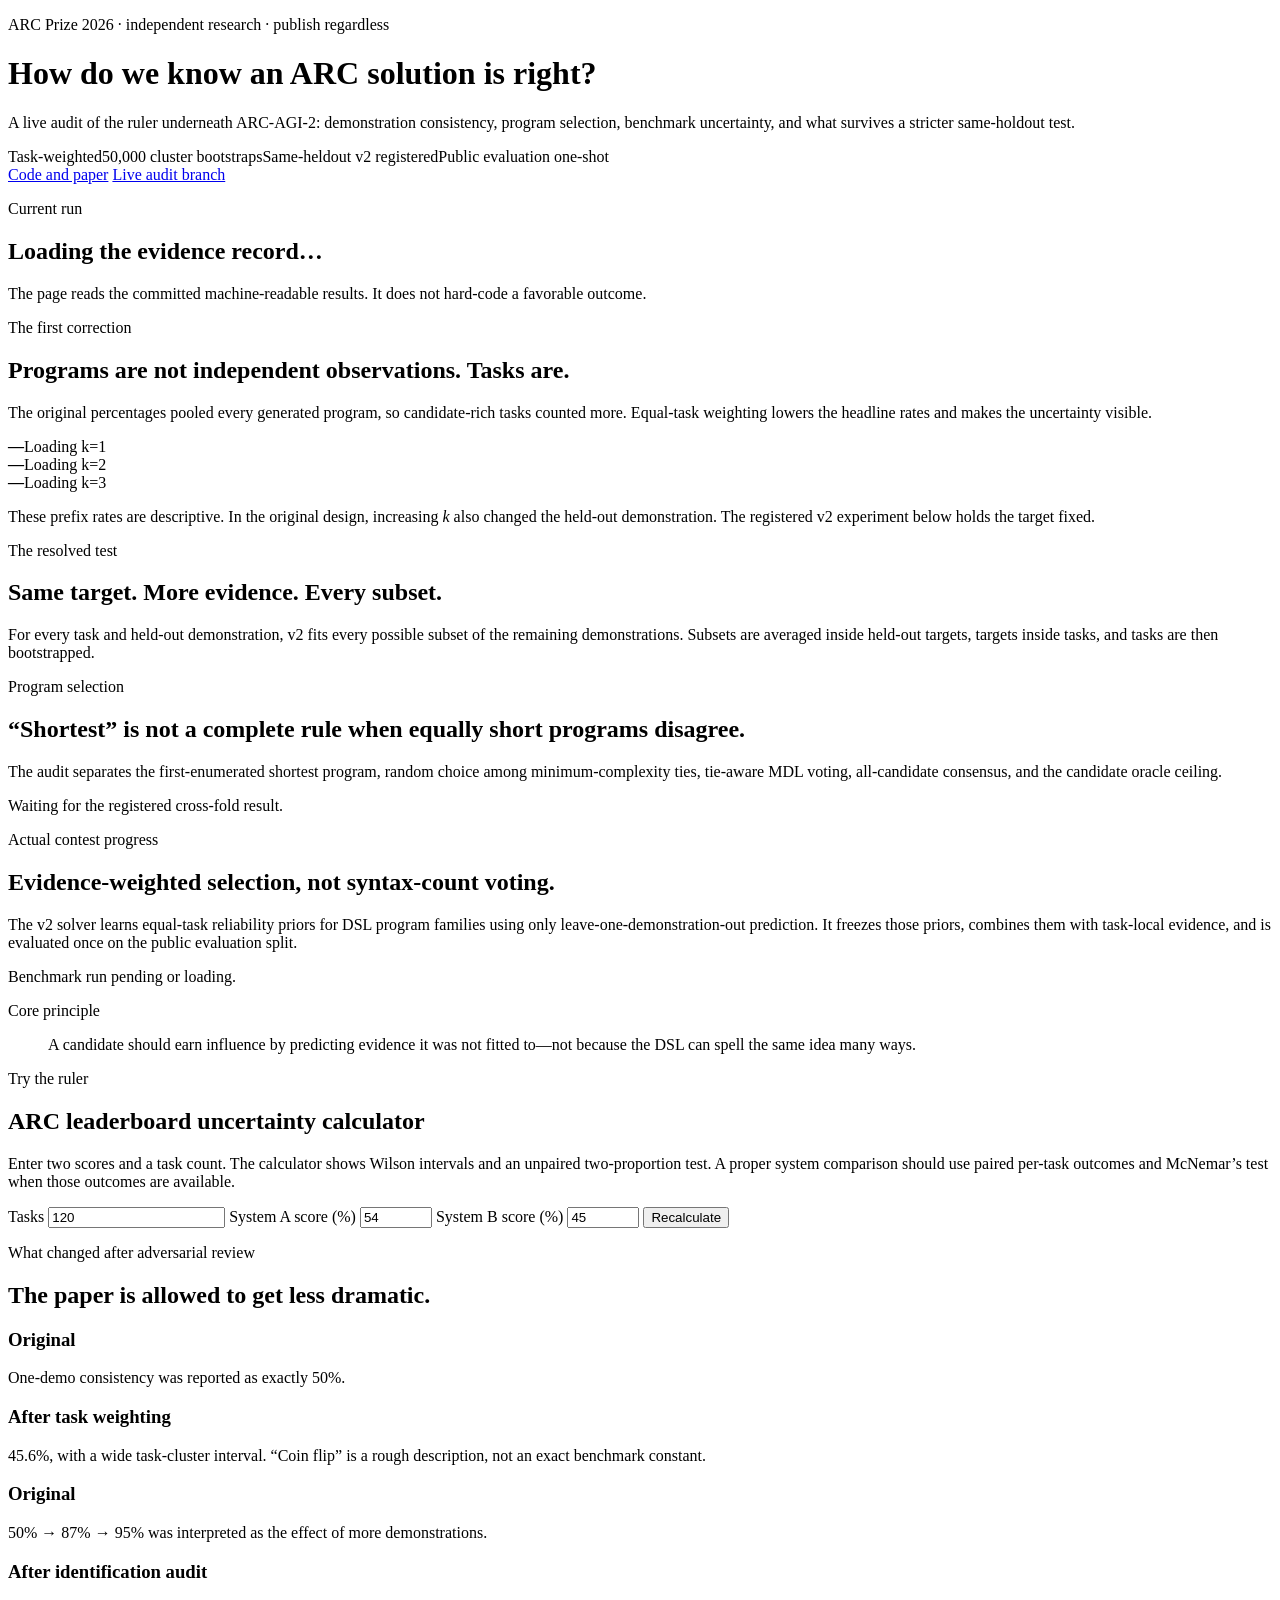
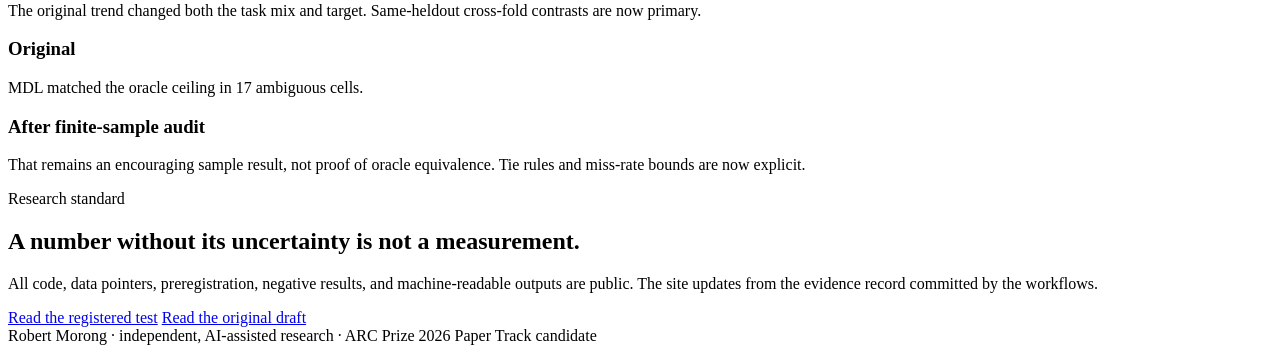
==== site/index.html @ 520d94f1 "Add live ARC measurement audit dashboard" ====
<!doctype html>
<html lang="en">
<head>
  <meta charset="utf-8" />
  <meta name="viewport" content="width=device-width,initial-scale=1" />
  <meta name="description" content="A live, reproducible audit of demonstration consistency, candidate selection, and leaderboard uncertainty in ARC-AGI-2." />
  <title>ARC Measurement Audit — How Do We Know a Solution Is Right?</title>
  <link rel="stylesheet" href="styles.css" />
</head>
<body>
  <header class="hero">
    <div class="wrap">
      <p class="kicker">ARC Prize 2026 · independent research · publish regardless</p>
      <h1>How do we know an ARC solution is right?</h1>
      <p class="lead">A live audit of the ruler underneath ARC-AGI-2: demonstration consistency, program selection, benchmark uncertainty, and what survives a stricter same-holdout test.</p>
      <div class="badges">
        <span>Task-weighted</span><span>50,000 cluster bootstraps</span><span>Same-heldout v2 registered</span><span>Public evaluation one-shot</span>
      </div>
      <div class="actions">
        <a class="button primary" href="https://github.com/GrobeStreet/arc-agi-2-occam-baseline">Code and paper</a>
        <a class="button" href="https://github.com/GrobeStreet/arc-agi-2-occam-baseline/pull/1">Live audit branch</a>
      </div>
    </div>
  </header>

  <main class="wrap">
    <section class="status" id="status">
      <div>
        <p class="eyebrow">Current run</p>
        <h2 id="runTitle">Loading the evidence record…</h2>
        <p id="runDetail">The page reads the committed machine-readable results. It does not hard-code a favorable outcome.</p>
      </div>
      <span class="status-dot" aria-hidden="true"></span>
    </section>

    <section>
      <p class="eyebrow">The first correction</p>
      <h2>Programs are not independent observations. Tasks are.</h2>
      <p class="section-lead">The original percentages pooled every generated program, so candidate-rich tasks counted more. Equal-task weighting lowers the headline rates and makes the uncertainty visible.</p>
      <div class="metric-grid" id="prefixMetrics">
        <article class="metric placeholder"><b>—</b><span>Loading k=1</span></article>
        <article class="metric placeholder"><b>—</b><span>Loading k=2</span></article>
        <article class="metric placeholder"><b>—</b><span>Loading k=3</span></article>
      </div>
      <p class="note">These prefix rates are descriptive. In the original design, increasing <em>k</em> also changed the held-out demonstration. The registered v2 experiment below holds the target fixed.</p>
    </section>

    <section class="dark-panel">
      <p class="eyebrow">The resolved test</p>
      <h2>Same target. More evidence. Every subset.</h2>
      <p class="section-lead">For every task and held-out demonstration, v2 fits every possible subset of the remaining demonstrations. Subsets are averaged inside held-out targets, targets inside tasks, and tasks are then bootstrapped.</p>
      <div id="crossfoldSummary" class="result-stack">
        <div class="loading-line"></div><div class="loading-line short"></div>
      </div>
    </section>

    <section>
      <p class="eyebrow">Program selection</p>
      <h2>“Shortest” is not a complete rule when equally short programs disagree.</h2>
      <p class="section-lead">The audit separates the first-enumerated shortest program, random choice among minimum-complexity ties, tie-aware MDL voting, all-candidate consensus, and the candidate oracle ceiling.</p>
      <div id="selectorTable" class="table-shell"><p class="muted">Waiting for the registered cross-fold result.</p></div>
    </section>

    <section class="split">
      <div>
        <p class="eyebrow">Actual contest progress</p>
        <h2>Evidence-weighted selection, not syntax-count voting.</h2>
        <p>The v2 solver learns equal-task reliability priors for DSL program families using only leave-one-demonstration-out prediction. It freezes those priors, combines them with task-local evidence, and is evaluated once on the public evaluation split.</p>
        <div id="solverSummary" class="result-stack"><p class="muted">Benchmark run pending or loading.</p></div>
      </div>
      <aside class="principle">
        <p class="eyebrow">Core principle</p>
        <blockquote>A candidate should earn influence by predicting evidence it was not fitted to—not because the DSL can spell the same idea many ways.</blockquote>
      </aside>
    </section>

    <section class="calculator">
      <div>
        <p class="eyebrow">Try the ruler</p>
        <h2>ARC leaderboard uncertainty calculator</h2>
        <p>Enter two scores and a task count. The calculator shows Wilson intervals and an unpaired two-proportion test. A proper system comparison should use paired per-task outcomes and McNemar’s test when those outcomes are available.</p>
      </div>
      <form id="calcForm" class="calc-grid">
        <label>Tasks <input id="taskCount" type="number" min="10" step="1" value="120"></label>
        <label>System A score (%) <input id="scoreA" type="number" min="0" max="100" step="0.1" value="54"></label>
        <label>System B score (%) <input id="scoreB" type="number" min="0" max="100" step="0.1" value="45"></label>
        <button class="button primary" type="submit">Recalculate</button>
      </form>
      <div id="calcResult" class="calc-result"></div>
    </section>

    <section>
      <p class="eyebrow">What changed after adversarial review</p>
      <h2>The paper is allowed to get less dramatic.</h2>
      <div class="change-grid">
        <article><h3>Original</h3><p>One-demo consistency was reported as exactly 50%.</p><h3>After task weighting</h3><p>45.6%, with a wide task-cluster interval. “Coin flip” is a rough description, not an exact benchmark constant.</p></article>
        <article><h3>Original</h3><p>50% → 87% → 95% was interpreted as the effect of more demonstrations.</p><h3>After identification audit</h3><p>The original trend changed both the task mix and target. Same-heldout cross-fold contrasts are now primary.</p></article>
        <article><h3>Original</h3><p>MDL matched the oracle ceiling in 17 ambiguous cells.</p><h3>After finite-sample audit</h3><p>That remains an encouraging sample result, not proof of oracle equivalence. Tie rules and miss-rate bounds are now explicit.</p></article>
      </div>
    </section>

    <section class="closing">
      <p class="eyebrow">Research standard</p>
      <h2>A number without its uncertainty is not a measurement.</h2>
      <p>All code, data pointers, preregistration, negative results, and machine-readable outputs are public. The site updates from the evidence record committed by the workflows.</p>
      <div class="actions">
        <a class="button primary" href="https://github.com/GrobeStreet/arc-agi-2-occam-baseline/blob/arc-task-clustered-v2/HYPOTHESIS-crossfold-v2.md">Read the registered test</a>
        <a class="button" href="https://github.com/GrobeStreet/arc-agi-2-occam-baseline/blob/main/PAPER.md">Read the original draft</a>
      </div>
    </section>
  </main>

  <footer>
    <div class="wrap">Robert Morong · independent, AI-assisted research · ARC Prize 2026 Paper Track candidate</div>
  </footer>
  <script src="app.js"></script>
</body>
</html>
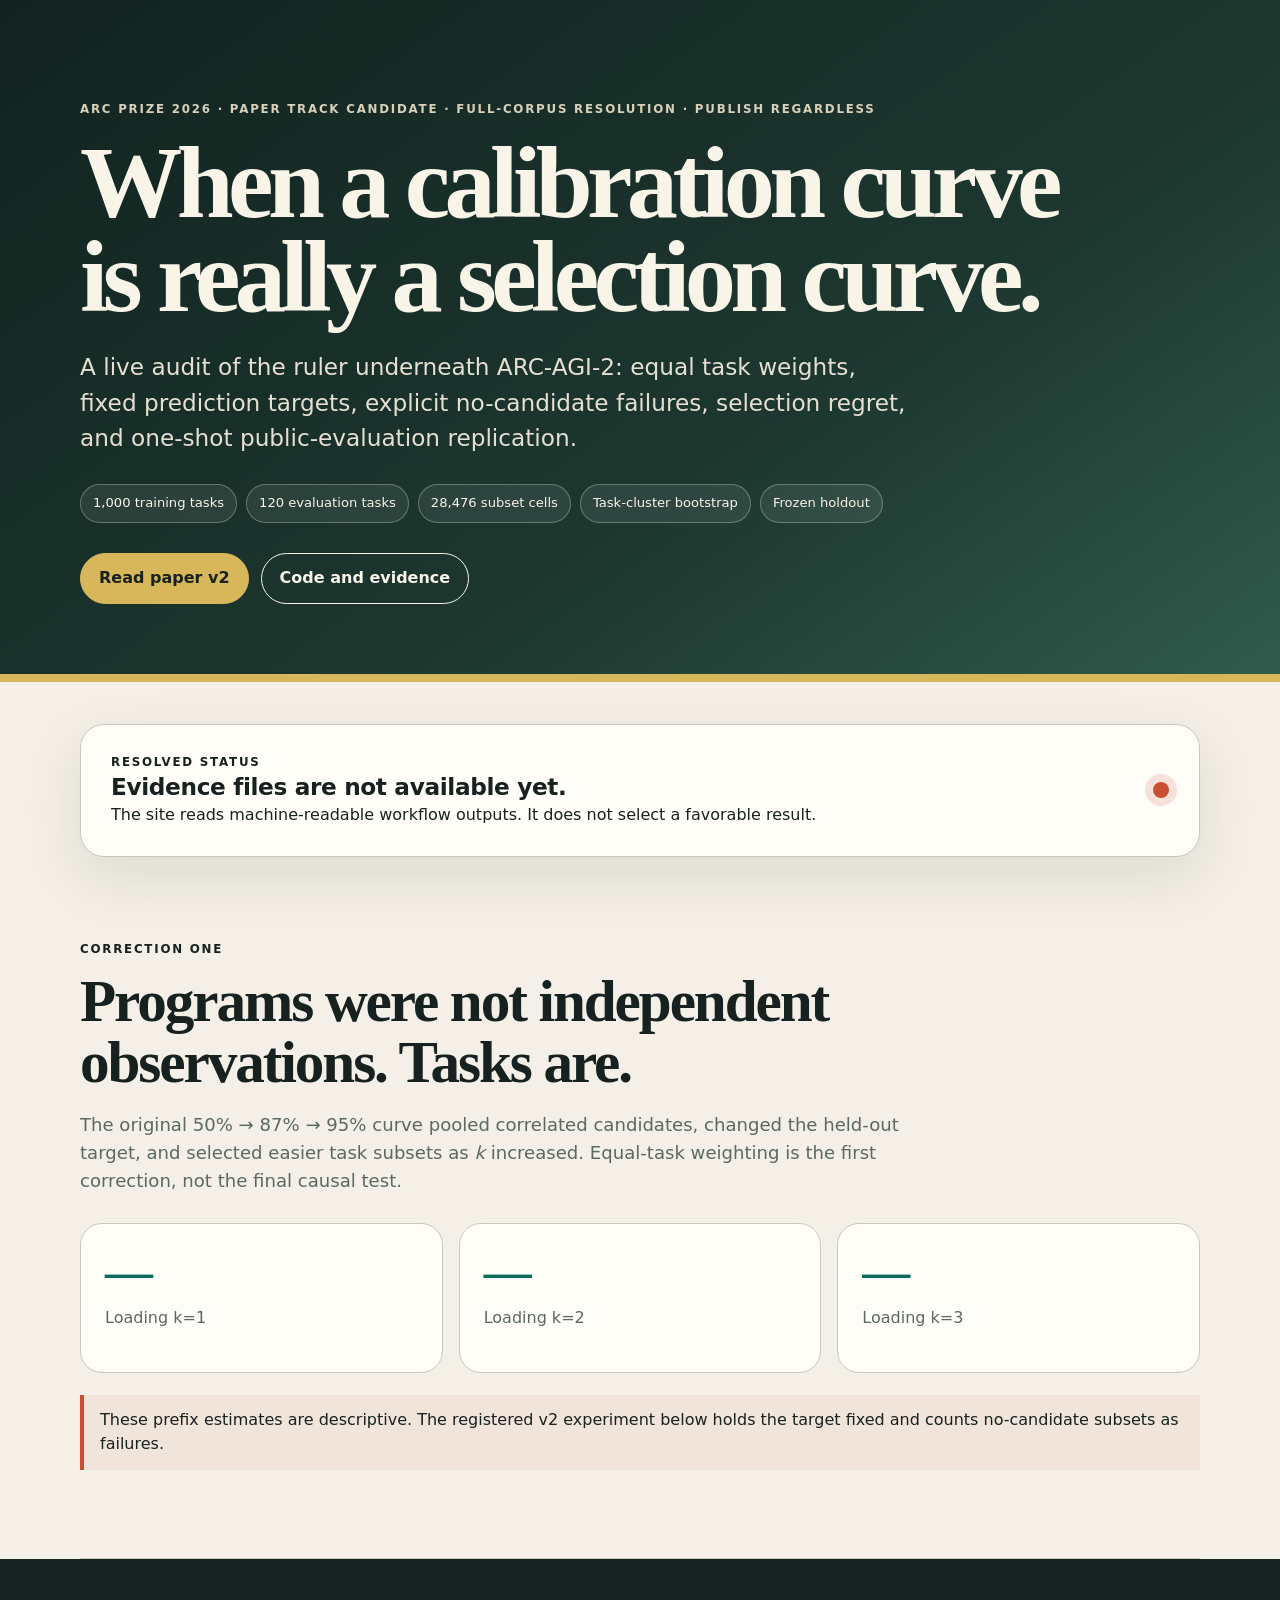
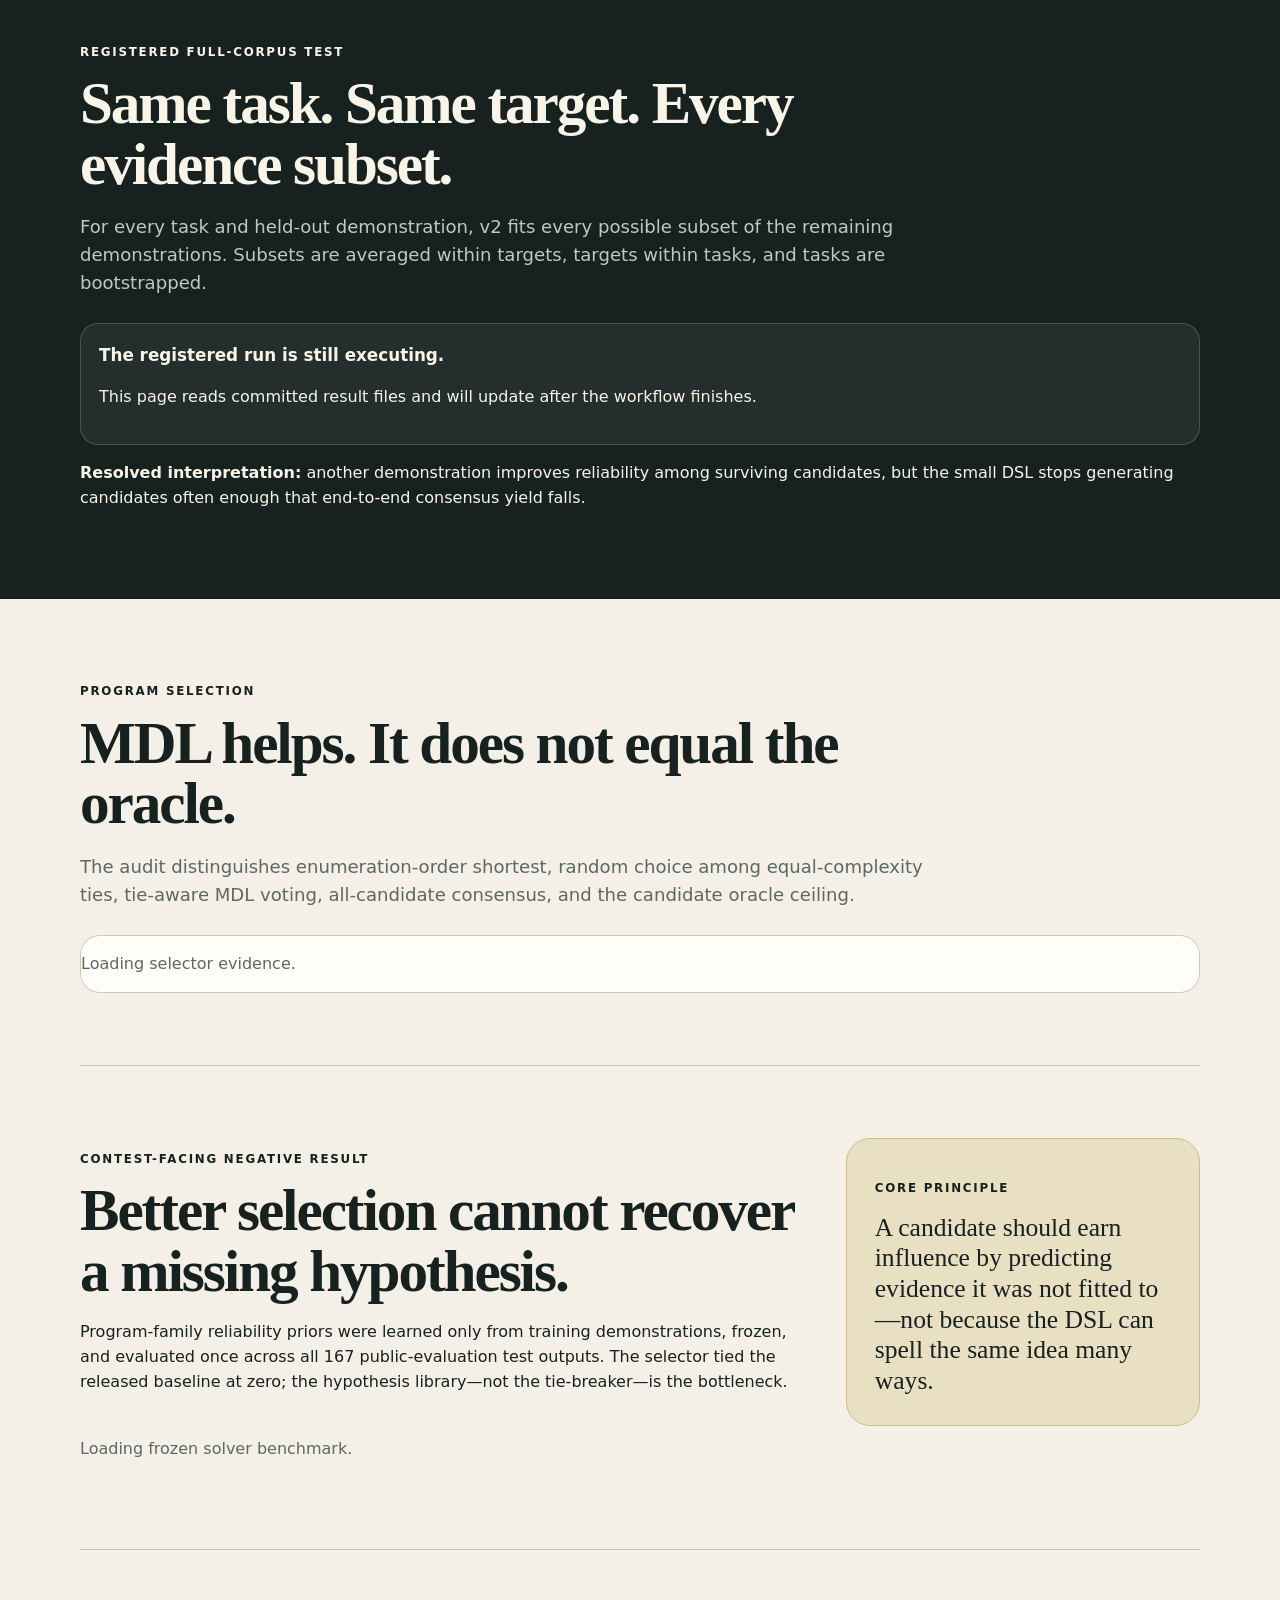
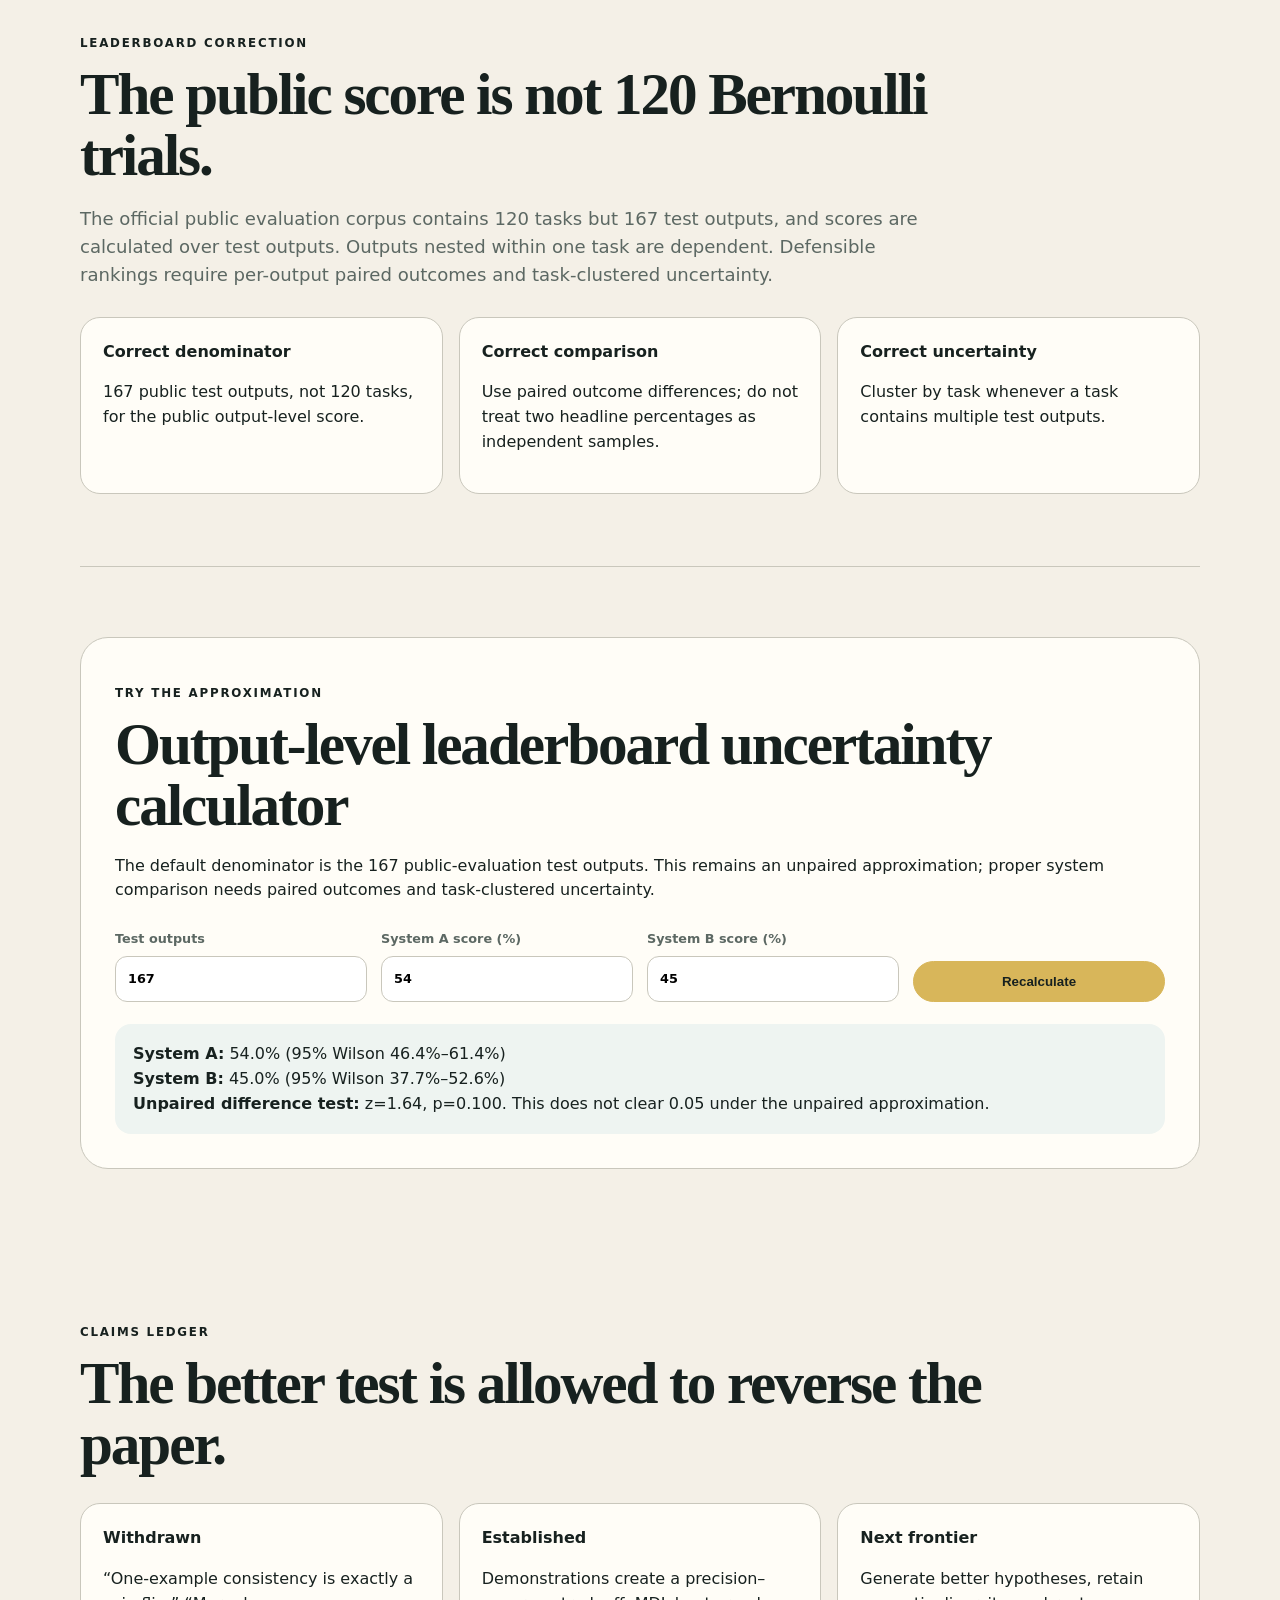
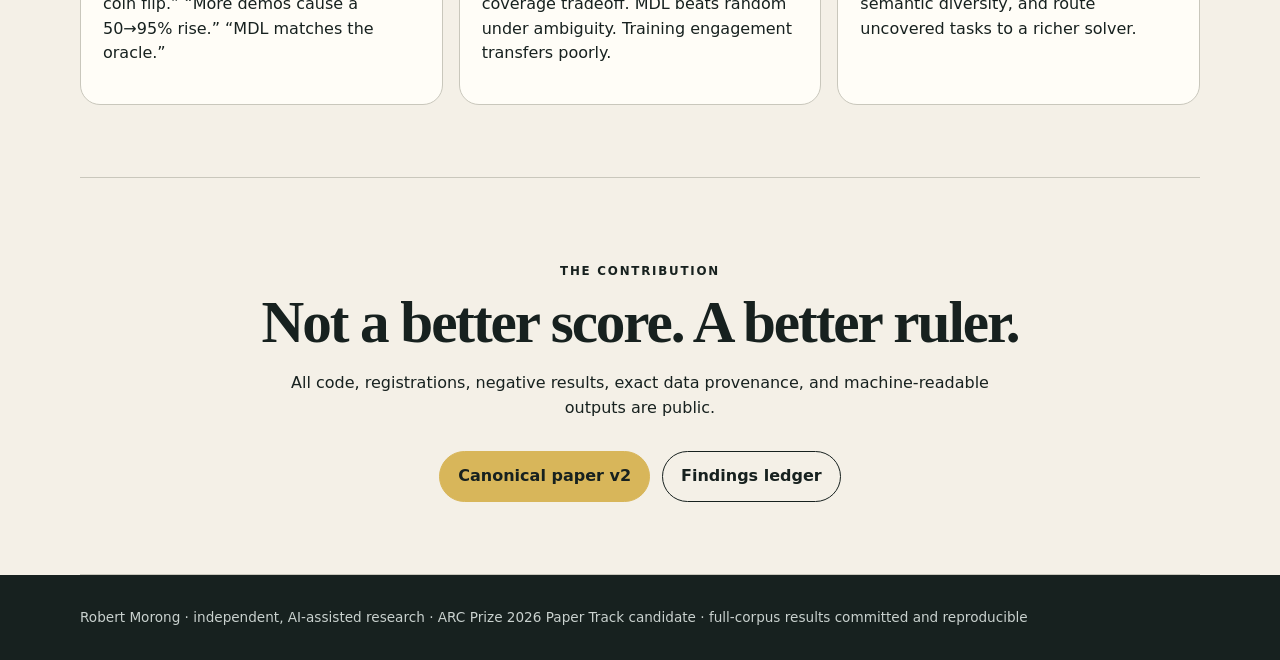
==== commit 4f497c67: "Reconcile live ARC dashboard with full-corpus v2 findings" ====
--- a/site/index.html
+++ b/site/index.html
@@ -3,22 +3,22 @@
 <head>
   <meta charset="utf-8" />
   <meta name="viewport" content="width=device-width,initial-scale=1" />
-  <meta name="description" content="A live, reproducible audit of demonstration consistency, candidate selection, and leaderboard uncertainty in ARC-AGI-2." />
-  <title>ARC Measurement Audit — How Do We Know a Solution Is Right?</title>
+  <meta name="description" content="A full-corpus, task- and target-controlled audit of demonstration consistency, candidate selection, and leaderboard uncertainty in ARC-AGI-2." />
+  <title>ARC Measurement Audit v2 — When a Calibration Curve Is a Selection Curve</title>
   <link rel="stylesheet" href="styles.css" />
 </head>
 <body>
   <header class="hero">
     <div class="wrap">
-      <p class="kicker">ARC Prize 2026 · independent research · publish regardless</p>
-      <h1>How do we know an ARC solution is right?</h1>
-      <p class="lead">A live audit of the ruler underneath ARC-AGI-2: demonstration consistency, program selection, benchmark uncertainty, and what survives a stricter same-holdout test.</p>
+      <p class="kicker">ARC Prize 2026 · Paper Track candidate · full-corpus resolution · publish regardless</p>
+      <h1>When a calibration curve is really a selection curve.</h1>
+      <p class="lead">A live audit of the ruler underneath ARC-AGI-2: equal task weights, fixed prediction targets, explicit no-candidate failures, selection regret, and one-shot public-evaluation replication.</p>
       <div class="badges">
-        <span>Task-weighted</span><span>50,000 cluster bootstraps</span><span>Same-heldout v2 registered</span><span>Public evaluation one-shot</span>
+        <span>1,000 training tasks</span><span>120 evaluation tasks</span><span>28,476 subset cells</span><span>Task-cluster bootstrap</span><span>Frozen holdout</span>
       </div>
       <div class="actions">
-        <a class="button primary" href="https://github.com/GrobeStreet/arc-agi-2-occam-baseline">Code and paper</a>
-        <a class="button" href="https://github.com/GrobeStreet/arc-agi-2-occam-baseline/pull/1">Live audit branch</a>
+        <a class="button primary" href="https://github.com/GrobeStreet/arc-agi-2-occam-baseline/blob/main/PAPER_V2.md">Read paper v2</a>
+        <a class="button" href="https://github.com/GrobeStreet/arc-agi-2-occam-baseline">Code and evidence</a>
       </div>
     </div>
   </header>
@@ -26,47 +26,48 @@
   <main class="wrap">
     <section class="status" id="status">
       <div>
-        <p class="eyebrow">Current run</p>
-        <h2 id="runTitle">Loading the evidence record…</h2>
-        <p id="runDetail">The page reads the committed machine-readable results. It does not hard-code a favorable outcome.</p>
+        <p class="eyebrow">Resolved status</p>
+        <h2 id="runTitle">Loading the committed evidence record…</h2>
+        <p id="runDetail">The site reads machine-readable workflow outputs. It does not select a favorable result.</p>
       </div>
       <span class="status-dot" aria-hidden="true"></span>
     </section>
 
     <section>
-      <p class="eyebrow">The first correction</p>
-      <h2>Programs are not independent observations. Tasks are.</h2>
-      <p class="section-lead">The original percentages pooled every generated program, so candidate-rich tasks counted more. Equal-task weighting lowers the headline rates and makes the uncertainty visible.</p>
+      <p class="eyebrow">Correction one</p>
+      <h2>Programs were not independent observations. Tasks are.</h2>
+      <p class="section-lead">The original 50% → 87% → 95% curve pooled correlated candidates, changed the held-out target, and selected easier task subsets as <em>k</em> increased. Equal-task weighting is the first correction, not the final causal test.</p>
       <div class="metric-grid" id="prefixMetrics">
         <article class="metric placeholder"><b>—</b><span>Loading k=1</span></article>
         <article class="metric placeholder"><b>—</b><span>Loading k=2</span></article>
         <article class="metric placeholder"><b>—</b><span>Loading k=3</span></article>
       </div>
-      <p class="note">These prefix rates are descriptive. In the original design, increasing <em>k</em> also changed the held-out demonstration. The registered v2 experiment below holds the target fixed.</p>
+      <p class="note">These prefix estimates are descriptive. The registered v2 experiment below holds the target fixed and counts no-candidate subsets as failures.</p>
     </section>
 
     <section class="dark-panel">
-      <p class="eyebrow">The resolved test</p>
-      <h2>Same target. More evidence. Every subset.</h2>
-      <p class="section-lead">For every task and held-out demonstration, v2 fits every possible subset of the remaining demonstrations. Subsets are averaged inside held-out targets, targets inside tasks, and tasks are then bootstrapped.</p>
+      <p class="eyebrow">Registered full-corpus test</p>
+      <h2>Same task. Same target. Every evidence subset.</h2>
+      <p class="section-lead">For every task and held-out demonstration, v2 fits every possible subset of the remaining demonstrations. Subsets are averaged within targets, targets within tasks, and tasks are bootstrapped.</p>
       <div id="crossfoldSummary" class="result-stack">
         <div class="loading-line"></div><div class="loading-line short"></div>
       </div>
+      <p class="callout"><strong>Resolved interpretation:</strong> another demonstration improves reliability among surviving candidates, but the small DSL stops generating candidates often enough that end-to-end consensus yield falls.</p>
     </section>
 
     <section>
       <p class="eyebrow">Program selection</p>
-      <h2>“Shortest” is not a complete rule when equally short programs disagree.</h2>
-      <p class="section-lead">The audit separates the first-enumerated shortest program, random choice among minimum-complexity ties, tie-aware MDL voting, all-candidate consensus, and the candidate oracle ceiling.</p>
-      <div id="selectorTable" class="table-shell"><p class="muted">Waiting for the registered cross-fold result.</p></div>
+      <h2>MDL helps. It does not equal the oracle.</h2>
+      <p class="section-lead">The audit distinguishes enumeration-order shortest, random choice among equal-complexity ties, tie-aware MDL voting, all-candidate consensus, and the candidate oracle ceiling.</p>
+      <div id="selectorTable" class="table-shell"><p class="muted">Loading selector evidence.</p></div>
     </section>
 
     <section class="split">
       <div>
-        <p class="eyebrow">Actual contest progress</p>
-        <h2>Evidence-weighted selection, not syntax-count voting.</h2>
-        <p>The v2 solver learns equal-task reliability priors for DSL program families using only leave-one-demonstration-out prediction. It freezes those priors, combines them with task-local evidence, and is evaluated once on the public evaluation split.</p>
-        <div id="solverSummary" class="result-stack"><p class="muted">Benchmark run pending or loading.</p></div>
+        <p class="eyebrow">Contest-facing negative result</p>
+        <h2>Better selection cannot recover a missing hypothesis.</h2>
+        <p>Program-family reliability priors were learned only from training demonstrations, frozen, and evaluated once across all 167 public-evaluation test outputs. The selector tied the released baseline at zero; the hypothesis library—not the tie-breaker—is the bottleneck.</p>
+        <div id="solverSummary" class="result-stack"><p class="muted">Loading frozen solver benchmark.</p></div>
       </div>
       <aside class="principle">
         <p class="eyebrow">Core principle</p>
@@ -74,14 +75,25 @@
       </aside>
     </section>
 
+    <section>
+      <p class="eyebrow">Leaderboard correction</p>
+      <h2>The public score is not 120 Bernoulli trials.</h2>
+      <p class="section-lead">The official public evaluation corpus contains 120 tasks but 167 test outputs, and scores are calculated over test outputs. Outputs nested within one task are dependent. Defensible rankings require per-output paired outcomes and task-clustered uncertainty.</p>
+      <div class="change-grid">
+        <article><h3>Correct denominator</h3><p>167 public test outputs, not 120 tasks, for the public output-level score.</p></article>
+        <article><h3>Correct comparison</h3><p>Use paired outcome differences; do not treat two headline percentages as independent samples.</p></article>
+        <article><h3>Correct uncertainty</h3><p>Cluster by task whenever a task contains multiple test outputs.</p></article>
+      </div>
+    </section>
+
     <section class="calculator">
       <div>
-        <p class="eyebrow">Try the ruler</p>
-        <h2>ARC leaderboard uncertainty calculator</h2>
-        <p>Enter two scores and a task count. The calculator shows Wilson intervals and an unpaired two-proportion test. A proper system comparison should use paired per-task outcomes and McNemar’s test when those outcomes are available.</p>
+        <p class="eyebrow">Try the approximation</p>
+        <h2>Output-level leaderboard uncertainty calculator</h2>
+        <p>The default denominator is the 167 public-evaluation test outputs. This remains an unpaired approximation; proper system comparison needs paired outcomes and task-clustered uncertainty.</p>
       </div>
       <form id="calcForm" class="calc-grid">
-        <label>Tasks <input id="taskCount" type="number" min="10" step="1" value="120"></label>
+        <label>Test outputs <input id="taskCount" type="number" min="10" step="1" value="167"></label>
         <label>System A score (%) <input id="scoreA" type="number" min="0" max="100" step="0.1" value="54"></label>
         <label>System B score (%) <input id="scoreB" type="number" min="0" max="100" step="0.1" value="45"></label>
         <button class="button primary" type="submit">Recalculate</button>
@@ -90,29 +102,27 @@
     </section>
 
     <section>
-      <p class="eyebrow">What changed after adversarial review</p>
-      <h2>The paper is allowed to get less dramatic.</h2>
+      <p class="eyebrow">Claims ledger</p>
+      <h2>The better test is allowed to reverse the paper.</h2>
       <div class="change-grid">
-        <article><h3>Original</h3><p>One-demo consistency was reported as exactly 50%.</p><h3>After task weighting</h3><p>45.6%, with a wide task-cluster interval. “Coin flip” is a rough description, not an exact benchmark constant.</p></article>
-        <article><h3>Original</h3><p>50% → 87% → 95% was interpreted as the effect of more demonstrations.</p><h3>After identification audit</h3><p>The original trend changed both the task mix and target. Same-heldout cross-fold contrasts are now primary.</p></article>
-        <article><h3>Original</h3><p>MDL matched the oracle ceiling in 17 ambiguous cells.</p><h3>After finite-sample audit</h3><p>That remains an encouraging sample result, not proof of oracle equivalence. Tie rules and miss-rate bounds are now explicit.</p></article>
+        <article><h3>Withdrawn</h3><p>“One-example consistency is exactly a coin flip.” “More demos cause a 50→95% rise.” “MDL matches the oracle.”</p></article>
+        <article><h3>Established</h3><p>Demonstrations create a precision–coverage tradeoff. MDL beats random under ambiguity. Training engagement transfers poorly.</p></article>
+        <article><h3>Next frontier</h3><p>Generate better hypotheses, retain semantic diversity, and route uncovered tasks to a richer solver.</p></article>
       </div>
     </section>
 
     <section class="closing">
-      <p class="eyebrow">Research standard</p>
-      <h2>A number without its uncertainty is not a measurement.</h2>
-      <p>All code, data pointers, preregistration, negative results, and machine-readable outputs are public. The site updates from the evidence record committed by the workflows.</p>
+      <p class="eyebrow">The contribution</p>
+      <h2>Not a better score. A better ruler.</h2>
+      <p>All code, registrations, negative results, exact data provenance, and machine-readable outputs are public.</p>
       <div class="actions">
-        <a class="button primary" href="https://github.com/GrobeStreet/arc-agi-2-occam-baseline/blob/arc-task-clustered-v2/HYPOTHESIS-crossfold-v2.md">Read the registered test</a>
-        <a class="button" href="https://github.com/GrobeStreet/arc-agi-2-occam-baseline/blob/main/PAPER.md">Read the original draft</a>
+        <a class="button primary" href="https://github.com/GrobeStreet/arc-agi-2-occam-baseline/blob/main/PAPER_V2.md">Canonical paper v2</a>
+        <a class="button" href="https://github.com/GrobeStreet/arc-agi-2-occam-baseline/blob/main/RESULTS_V2.md">Findings ledger</a>
       </div>
     </section>
   </main>
 
-  <footer>
-    <div class="wrap">Robert Morong · independent, AI-assisted research · ARC Prize 2026 Paper Track candidate</div>
-  </footer>
+  <footer><div class="wrap">Robert Morong · independent, AI-assisted research · ARC Prize 2026 Paper Track candidate · full-corpus results committed and reproducible</div></footer>
   <script src="app.js"></script>
 </body>
 </html>
--- a/site/styles.css
+++ b/site/styles.css
@@ -0,0 +1 @@
+:root{--bg:#f4f0e7;--paper:#fffdf7;--ink:#17211f;--muted:#5c6863;--line:#c9c7bc;--accent:#0b6d59;--accent2:#c94e32;--dark:#17211f;--darkText:#f8f4e8;--shadow:0 20px 60px rgba(23,33,31,.10)}*{box-sizing:border-box}html{scroll-behavior:smooth}body{margin:0;background:var(--bg);color:var(--ink);font-family:Inter,ui-sans-serif,system-ui,-apple-system,BlinkMacSystemFont,"Segoe UI",sans-serif;line-height:1.55}.wrap{width:min(1120px,92vw);margin:auto}.hero{padding:88px 0 70px;background:linear-gradient(145deg,#12231f,#1d3830 63%,#305b4c);color:var(--darkText);border-bottom:8px solid #d8b65a}.kicker,.eyebrow{text-transform:uppercase;letter-spacing:.15em;font-size:.74rem;font-weight:800}.kicker{color:#d8d0b9}.hero h1{font-family:Georgia,"Times New Roman",serif;font-size:clamp(3rem,8vw,6.8rem);line-height:.92;letter-spacing:-.055em;max-width:980px;margin:18px 0 24px}.lead{font-size:clamp(1.1rem,2.4vw,1.45rem);max-width:830px;color:#e5e0d3}.badges{display:flex;flex-wrap:wrap;gap:9px;margin-top:28px}.badges span{border:1px solid rgba(255,255,255,.28);background:rgba(255,255,255,.08);padding:8px 12px;border-radius:999px;font-size:.82rem}.actions{display:flex;gap:12px;flex-wrap:wrap;margin-top:30px}.button{display:inline-flex;align-items:center;justify-content:center;border:1px solid currentColor;border-radius:999px;padding:12px 18px;font-weight:800;text-decoration:none;color:inherit;background:transparent;cursor:pointer}.button.primary{background:#d8b65a;color:#17211f;border-color:#d8b65a}.button:hover{transform:translateY(-1px)}main>section{padding:72px 0;border-bottom:1px solid var(--line)}h2{font-family:Georgia,"Times New Roman",serif;font-size:clamp(2rem,4.7vw,3.7rem);line-height:1.03;letter-spacing:-.035em;margin:8px 0 18px;max-width:920px}h3{font-size:1rem;margin:0 0 8px}.section-lead{font-size:1.13rem;max-width:850px;color:var(--muted)}.status{margin-top:42px;padding:28px 30px!important;border:1px solid var(--line)!important;border-radius:24px;background:var(--paper);box-shadow:var(--shadow);display:flex;align-items:center;justify-content:space-between;gap:24px}.status h2{font-family:inherit;font-size:1.45rem;letter-spacing:-.015em;margin:4px 0}.status p{margin:0}.status-dot{width:16px;height:16px;border-radius:50%;background:#d8b65a;box-shadow:0 0 0 8px rgba(216,182,90,.20);flex:0 0 auto}.status.ready .status-dot{background:#42a986;box-shadow:0 0 0 8px rgba(66,169,134,.18)}.status.error .status-dot{background:#c94e32;box-shadow:0 0 0 8px rgba(201,78,50,.15)}.metric-grid{display:grid;grid-template-columns:repeat(3,1fr);gap:16px;margin-top:28px}.metric{background:var(--paper);border:1px solid var(--line);border-radius:22px;padding:24px;min-height:150px}.metric b{display:block;font-family:Georgia,"Times New Roman",serif;font-size:3rem;line-height:1;color:var(--accent)}.metric span{display:block;color:var(--muted);margin-top:10px}.metric small{display:block;margin-top:10px}.note{border-left:4px solid var(--accent2);padding:13px 16px;background:rgba(201,78,50,.07);margin-top:22px}.dark-panel{background:var(--dark);color:var(--darkText);margin-left:calc(50% - 50vw);margin-right:calc(50% - 50vw);padding-left:max(4vw,calc((100vw - 1120px)/2));padding-right:max(4vw,calc((100vw - 1120px)/2));border-bottom:0!important}.dark-panel .section-lead,.dark-panel .muted{color:#bdc9c4}.result-stack{display:grid;gap:12px;margin-top:26px}.result-card{border:1px solid rgba(255,255,255,.18);border-radius:18px;padding:18px;background:rgba(255,255,255,.06)}section:not(.dark-panel) .result-card{background:var(--paper);border-color:var(--line)}.result-card strong{font-size:1.05rem}.result-card .big{font-family:Georgia,"Times New Roman",serif;font-size:2rem;color:#d8b65a}.loading-line{height:72px;border-radius:16px;background:linear-gradient(90deg,rgba(255,255,255,.05),rgba(255,255,255,.13),rgba(255,255,255,.05));background-size:200% 100%;animation:pulse 1.5s infinite}.loading-line.short{width:70%}@keyframes pulse{to{background-position:-200% 0}}.table-shell{overflow:auto;border:1px solid var(--line);border-radius:20px;background:var(--paper);margin-top:26px}table{width:100%;border-collapse:collapse;min-width:660px}th,td{text-align:left;padding:14px 16px;border-bottom:1px solid var(--line)}th{font-size:.75rem;text-transform:uppercase;letter-spacing:.08em;color:var(--muted)}tr:last-child td{border-bottom:0}.split{display:grid;grid-template-columns:1.35fr .65fr;gap:30px}.principle{background:#e9dfc3;border:1px solid #cdbd8d;border-radius:24px;padding:28px;align-self:start}.principle blockquote{font-family:Georgia,"Times New Roman",serif;font-size:1.6rem;line-height:1.2;margin:15px 0 0}.calculator{background:var(--paper);border:1px solid var(--line);border-radius:28px;padding:34px!important;margin:70px 0}.calc-grid{display:grid;grid-template-columns:repeat(4,1fr);gap:14px;align-items:end;margin-top:26px}.calc-grid label{font-size:.8rem;font-weight:800;color:var(--muted)}input{display:block;width:100%;margin-top:7px;padding:12px;border:1px solid var(--line);border-radius:12px;background:white;font:inherit}.calc-result{margin-top:22px;padding:18px;border-radius:16px;background:#eef4f1}.change-grid{display:grid;grid-template-columns:repeat(3,1fr);gap:16px;margin-top:28px}.change-grid article{background:var(--paper);border:1px solid var(--line);border-radius:20px;padding:22px}.change-grid h3:nth-of-type(2){margin-top:20px;color:var(--accent)}.muted{color:var(--muted)}.closing{text-align:center}.closing h2,.closing p{margin-left:auto;margin-right:auto}.closing p{max-width:760px}.closing .actions{justify-content:center}footer{padding:32px 0;background:#17211f;color:#c9d1ce;font-size:.85rem}@media(max-width:840px){.metric-grid,.change-grid,.split,.calc-grid{grid-template-columns:1fr}.hero{padding-top:60px}.status{align-items:flex-start}.calculator{margin:40px 0;padding:24px!important}}
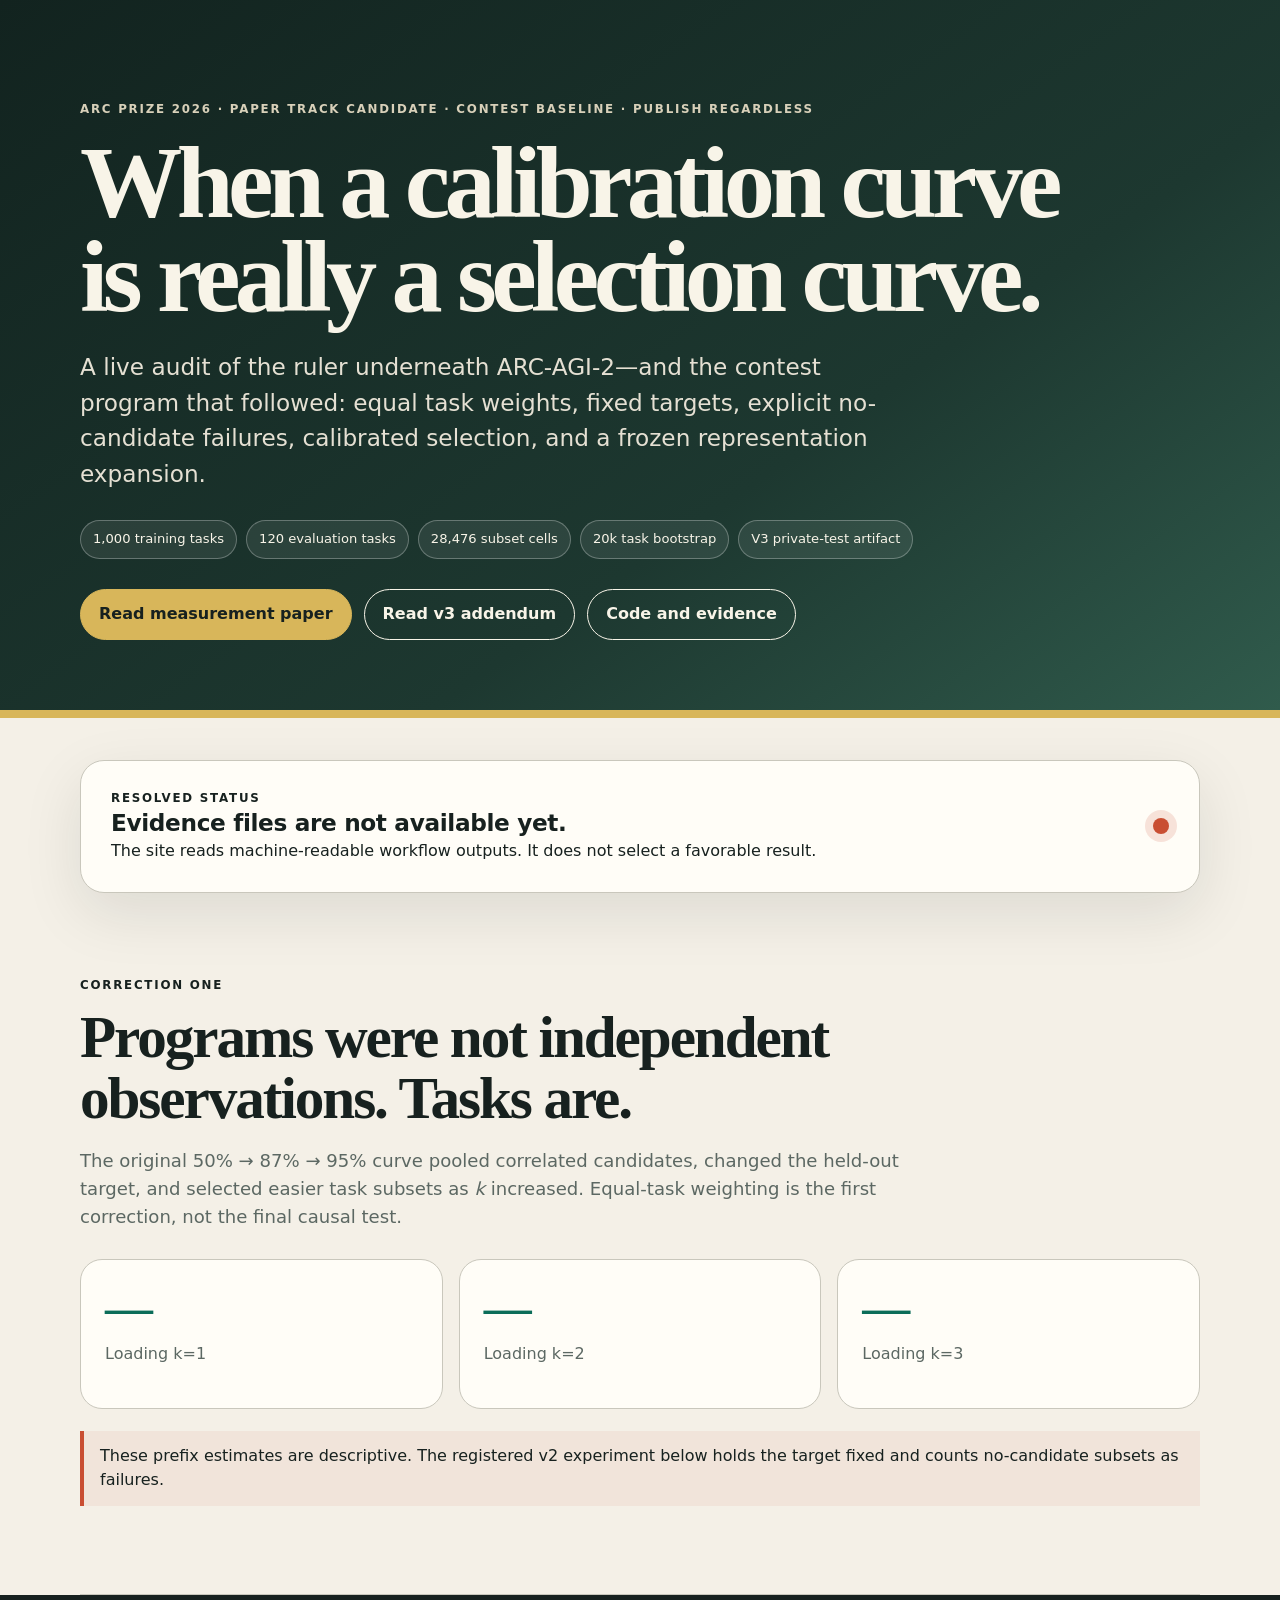
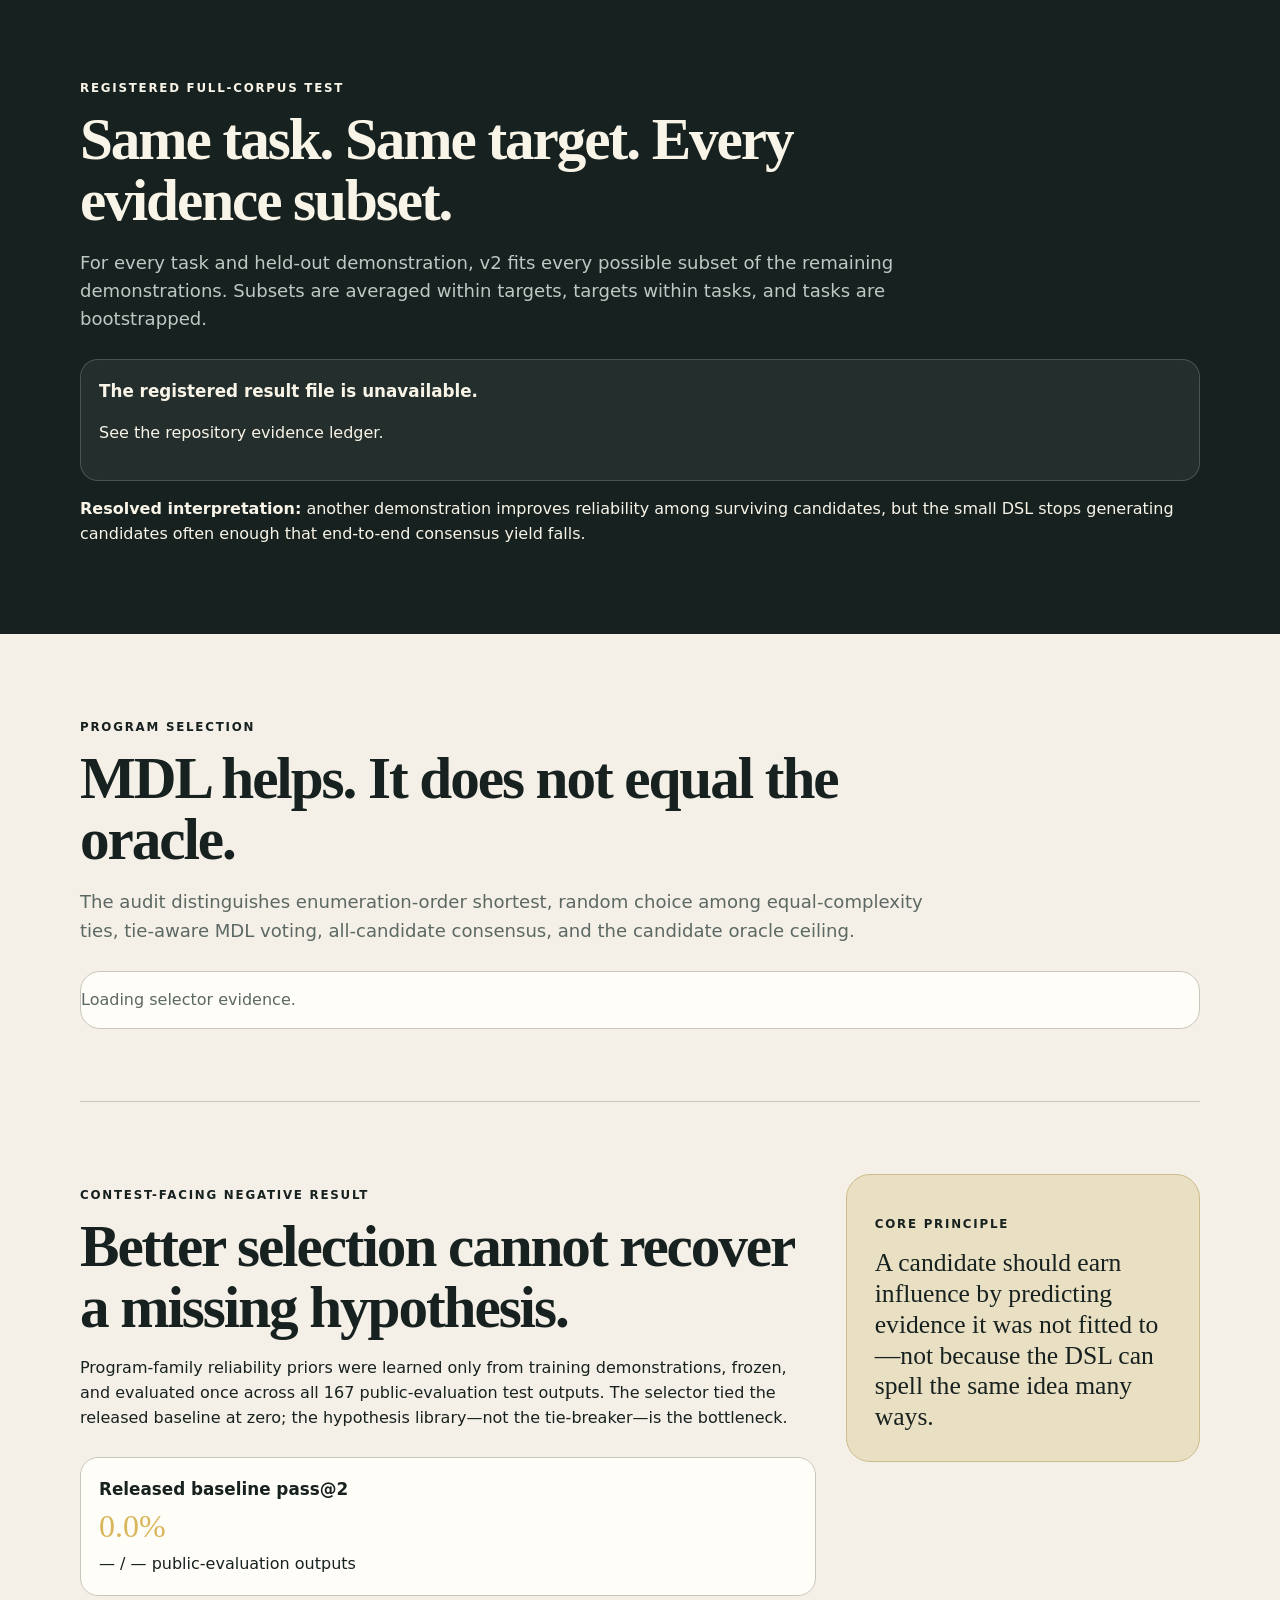
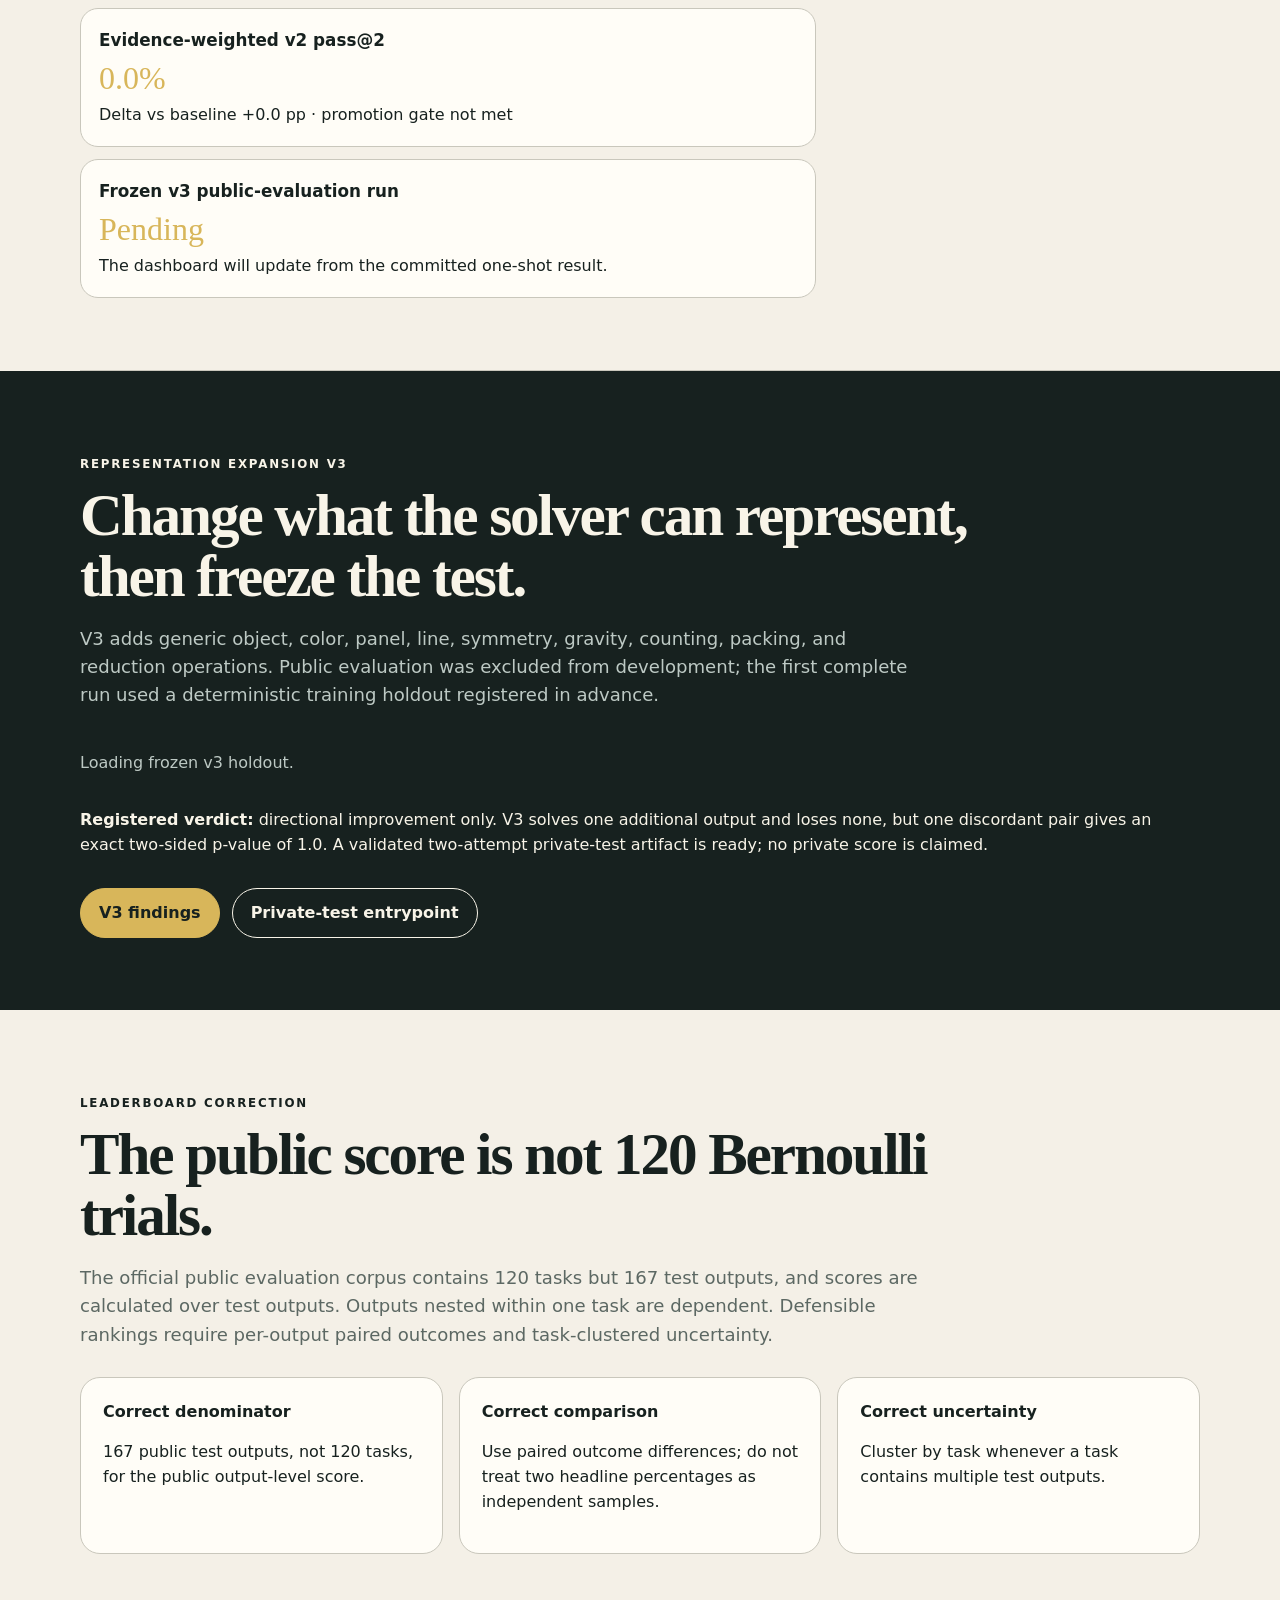
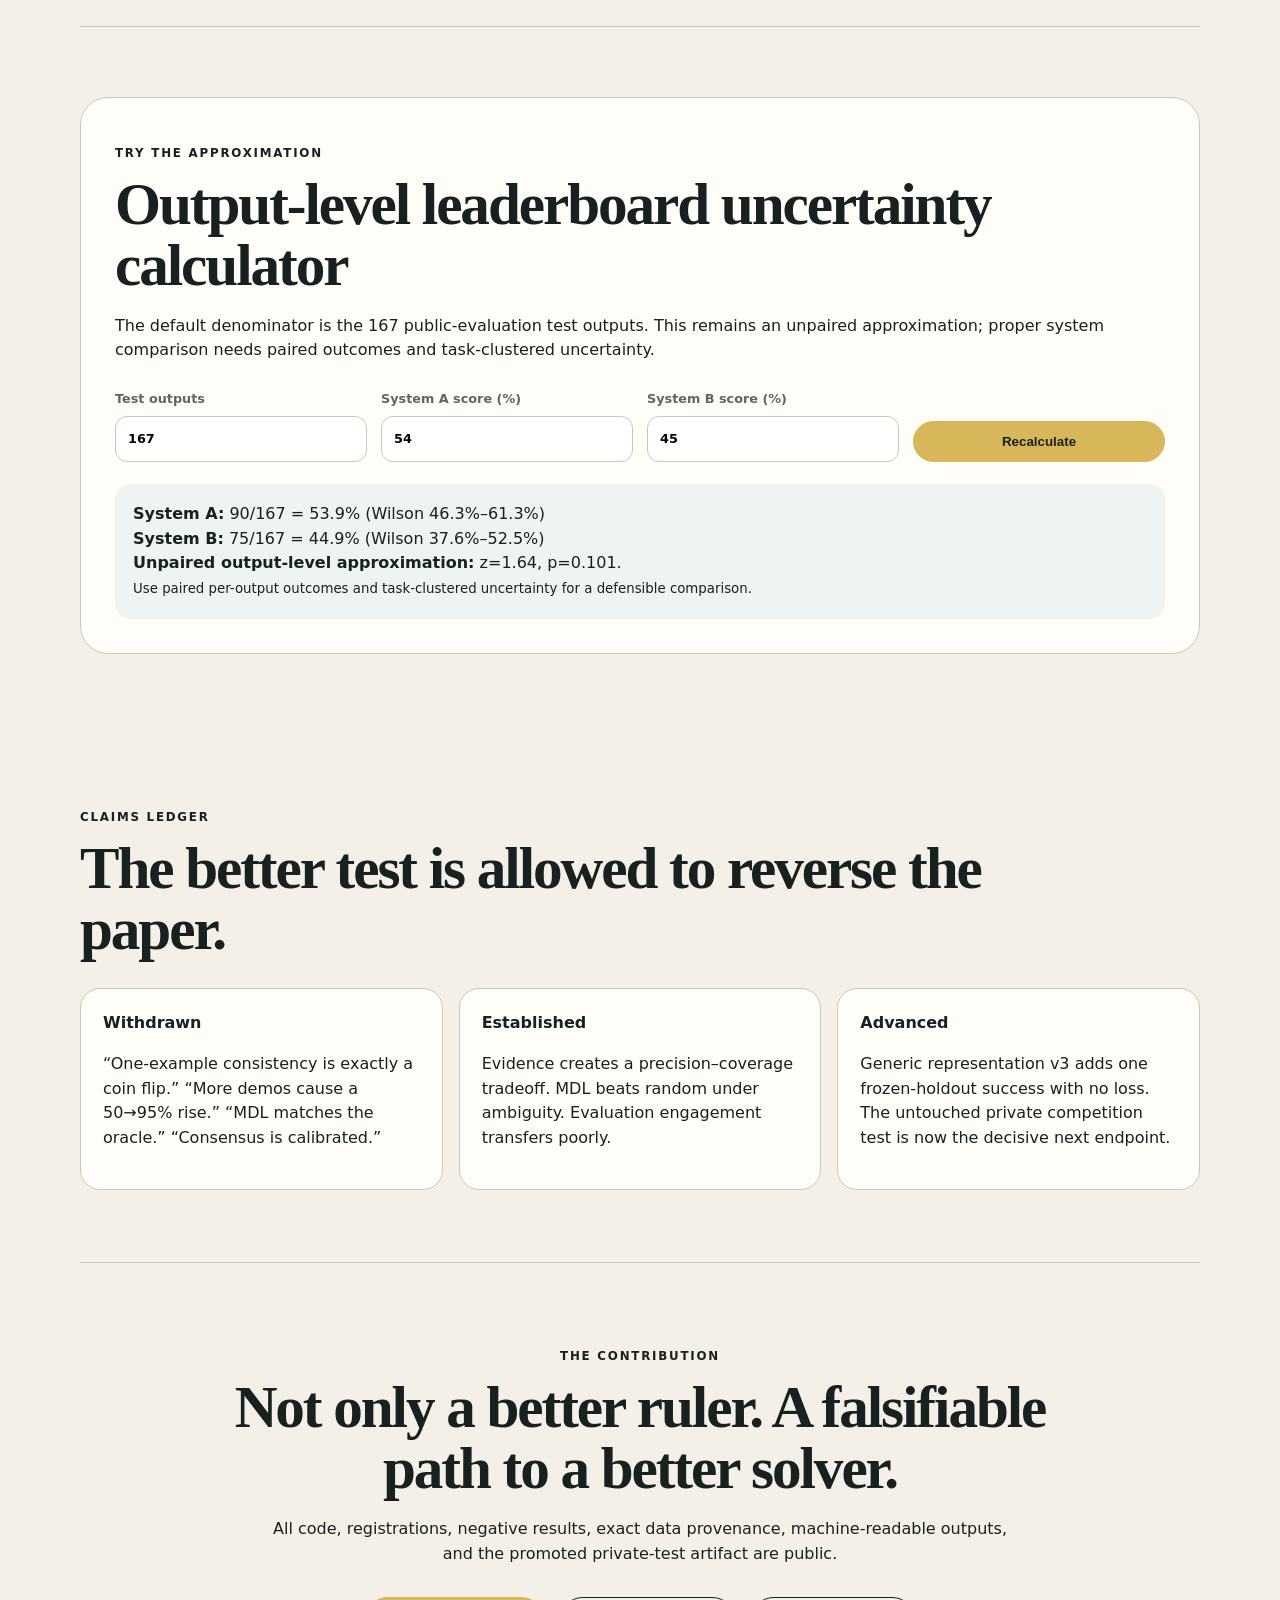
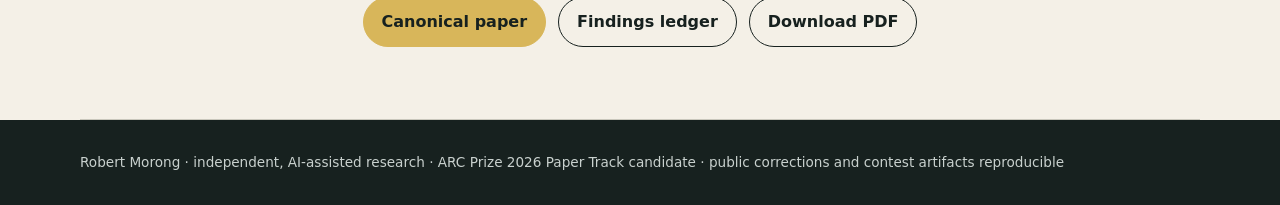
==== commit 69b2d455: "Add live representation-v3 contest result to ARC dashboard" ====
--- a/site/index.html
+++ b/site/index.html
@@ -3,21 +3,22 @@
 <head>
   <meta charset="utf-8" />
   <meta name="viewport" content="width=device-width,initial-scale=1" />
-  <meta name="description" content="A full-corpus, task- and target-controlled audit of demonstration consistency, candidate selection, and leaderboard uncertainty in ARC-AGI-2." />
-  <title>ARC Measurement Audit v2 — When a Calibration Curve Is a Selection Curve</title>
+  <meta name="description" content="A full-corpus, task- and target-controlled audit of demonstration consistency, candidate selection, representation coverage, and leaderboard uncertainty in ARC-AGI-2." />
+  <title>ARC Measurement Lab — Audit v2 and Representation v3</title>
   <link rel="stylesheet" href="styles.css" />
 </head>
 <body>
   <header class="hero">
     <div class="wrap">
-      <p class="kicker">ARC Prize 2026 · Paper Track candidate · full-corpus resolution · publish regardless</p>
+      <p class="kicker">ARC Prize 2026 · Paper Track candidate · contest baseline · publish regardless</p>
       <h1>When a calibration curve is really a selection curve.</h1>
-      <p class="lead">A live audit of the ruler underneath ARC-AGI-2: equal task weights, fixed prediction targets, explicit no-candidate failures, selection regret, and one-shot public-evaluation replication.</p>
+      <p class="lead">A live audit of the ruler underneath ARC-AGI-2—and the contest program that followed: equal task weights, fixed targets, explicit no-candidate failures, calibrated selection, and a frozen representation expansion.</p>
       <div class="badges">
-        <span>1,000 training tasks</span><span>120 evaluation tasks</span><span>28,476 subset cells</span><span>Task-cluster bootstrap</span><span>Frozen holdout</span>
+        <span>1,000 training tasks</span><span>120 evaluation tasks</span><span>28,476 subset cells</span><span>20k task bootstrap</span><span>V3 private-test artifact</span>
       </div>
       <div class="actions">
-        <a class="button primary" href="https://github.com/GrobeStreet/arc-agi-2-occam-baseline/blob/main/PAPER_V2.md">Read paper v2</a>
+        <a class="button primary" href="https://github.com/GrobeStreet/arc-agi-2-occam-baseline/blob/main/PAPER_V2.md">Read measurement paper</a>
+        <a class="button" href="https://github.com/GrobeStreet/arc-agi-2-occam-baseline/blob/main/REPRESENTATION-v3.md">Read v3 addendum</a>
         <a class="button" href="https://github.com/GrobeStreet/arc-agi-2-occam-baseline">Code and evidence</a>
       </div>
     </div>
@@ -75,6 +76,18 @@
       </aside>
     </section>
 
+    <section class="dark-panel" id="representation-v3">
+      <p class="eyebrow">Representation expansion v3</p>
+      <h2>Change what the solver can represent, then freeze the test.</h2>
+      <p class="section-lead">V3 adds generic object, color, panel, line, symmetry, gravity, counting, packing, and reduction operations. Public evaluation was excluded from development; the first complete run used a deterministic training holdout registered in advance.</p>
+      <div id="v3Summary" class="result-stack"><p class="muted">Loading frozen v3 holdout.</p></div>
+      <p class="callout"><strong>Registered verdict:</strong> directional improvement only. V3 solves one additional output and loses none, but one discordant pair gives an exact two-sided p-value of 1.0. A validated two-attempt private-test artifact is ready; no private score is claimed.</p>
+      <div class="actions">
+        <a class="button primary" href="https://github.com/GrobeStreet/arc-agi-2-occam-baseline/blob/main/REPRESENTATION-v3.md">V3 findings</a>
+        <a class="button" href="https://github.com/GrobeStreet/arc-agi-2-occam-baseline/blob/main/kaggle_submission_v3.py">Private-test entrypoint</a>
+      </div>
+    </section>
+
     <section>
       <p class="eyebrow">Leaderboard correction</p>
       <h2>The public score is not 120 Bernoulli trials.</h2>
@@ -105,24 +118,25 @@
       <p class="eyebrow">Claims ledger</p>
       <h2>The better test is allowed to reverse the paper.</h2>
       <div class="change-grid">
-        <article><h3>Withdrawn</h3><p>“One-example consistency is exactly a coin flip.” “More demos cause a 50→95% rise.” “MDL matches the oracle.”</p></article>
-        <article><h3>Established</h3><p>Demonstrations create a precision–coverage tradeoff. MDL beats random under ambiguity. Training engagement transfers poorly.</p></article>
-        <article><h3>Next frontier</h3><p>Generate better hypotheses, retain semantic diversity, and route uncovered tasks to a richer solver.</p></article>
+        <article><h3>Withdrawn</h3><p>“One-example consistency is exactly a coin flip.” “More demos cause a 50→95% rise.” “MDL matches the oracle.” “Consensus is calibrated.”</p></article>
+        <article><h3>Established</h3><p>Evidence creates a precision–coverage tradeoff. MDL beats random under ambiguity. Evaluation engagement transfers poorly.</p></article>
+        <article><h3>Advanced</h3><p>Generic representation v3 adds one frozen-holdout success with no loss. The untouched private competition test is now the decisive next endpoint.</p></article>
       </div>
     </section>
 
     <section class="closing">
       <p class="eyebrow">The contribution</p>
-      <h2>Not a better score. A better ruler.</h2>
-      <p>All code, registrations, negative results, exact data provenance, and machine-readable outputs are public.</p>
+      <h2>Not only a better ruler. A falsifiable path to a better solver.</h2>
+      <p>All code, registrations, negative results, exact data provenance, machine-readable outputs, and the promoted private-test artifact are public.</p>
       <div class="actions">
-        <a class="button primary" href="https://github.com/GrobeStreet/arc-agi-2-occam-baseline/blob/main/PAPER_V2.md">Canonical paper v2</a>
+        <a class="button primary" href="https://github.com/GrobeStreet/arc-agi-2-occam-baseline/blob/main/PAPER_V2.md">Canonical paper</a>
         <a class="button" href="https://github.com/GrobeStreet/arc-agi-2-occam-baseline/blob/main/RESULTS_V2.md">Findings ledger</a>
+        <a class="button" href="ARC_Measurement_Audit_v2.pdf">Download PDF</a>
       </div>
     </section>
   </main>
 
-  <footer><div class="wrap">Robert Morong · independent, AI-assisted research · ARC Prize 2026 Paper Track candidate · full-corpus results committed and reproducible</div></footer>
+  <footer><div class="wrap">Robert Morong · independent, AI-assisted research · ARC Prize 2026 Paper Track candidate · public corrections and contest artifacts reproducible</div></footer>
   <script src="app.js"></script>
 </body>
 </html>
